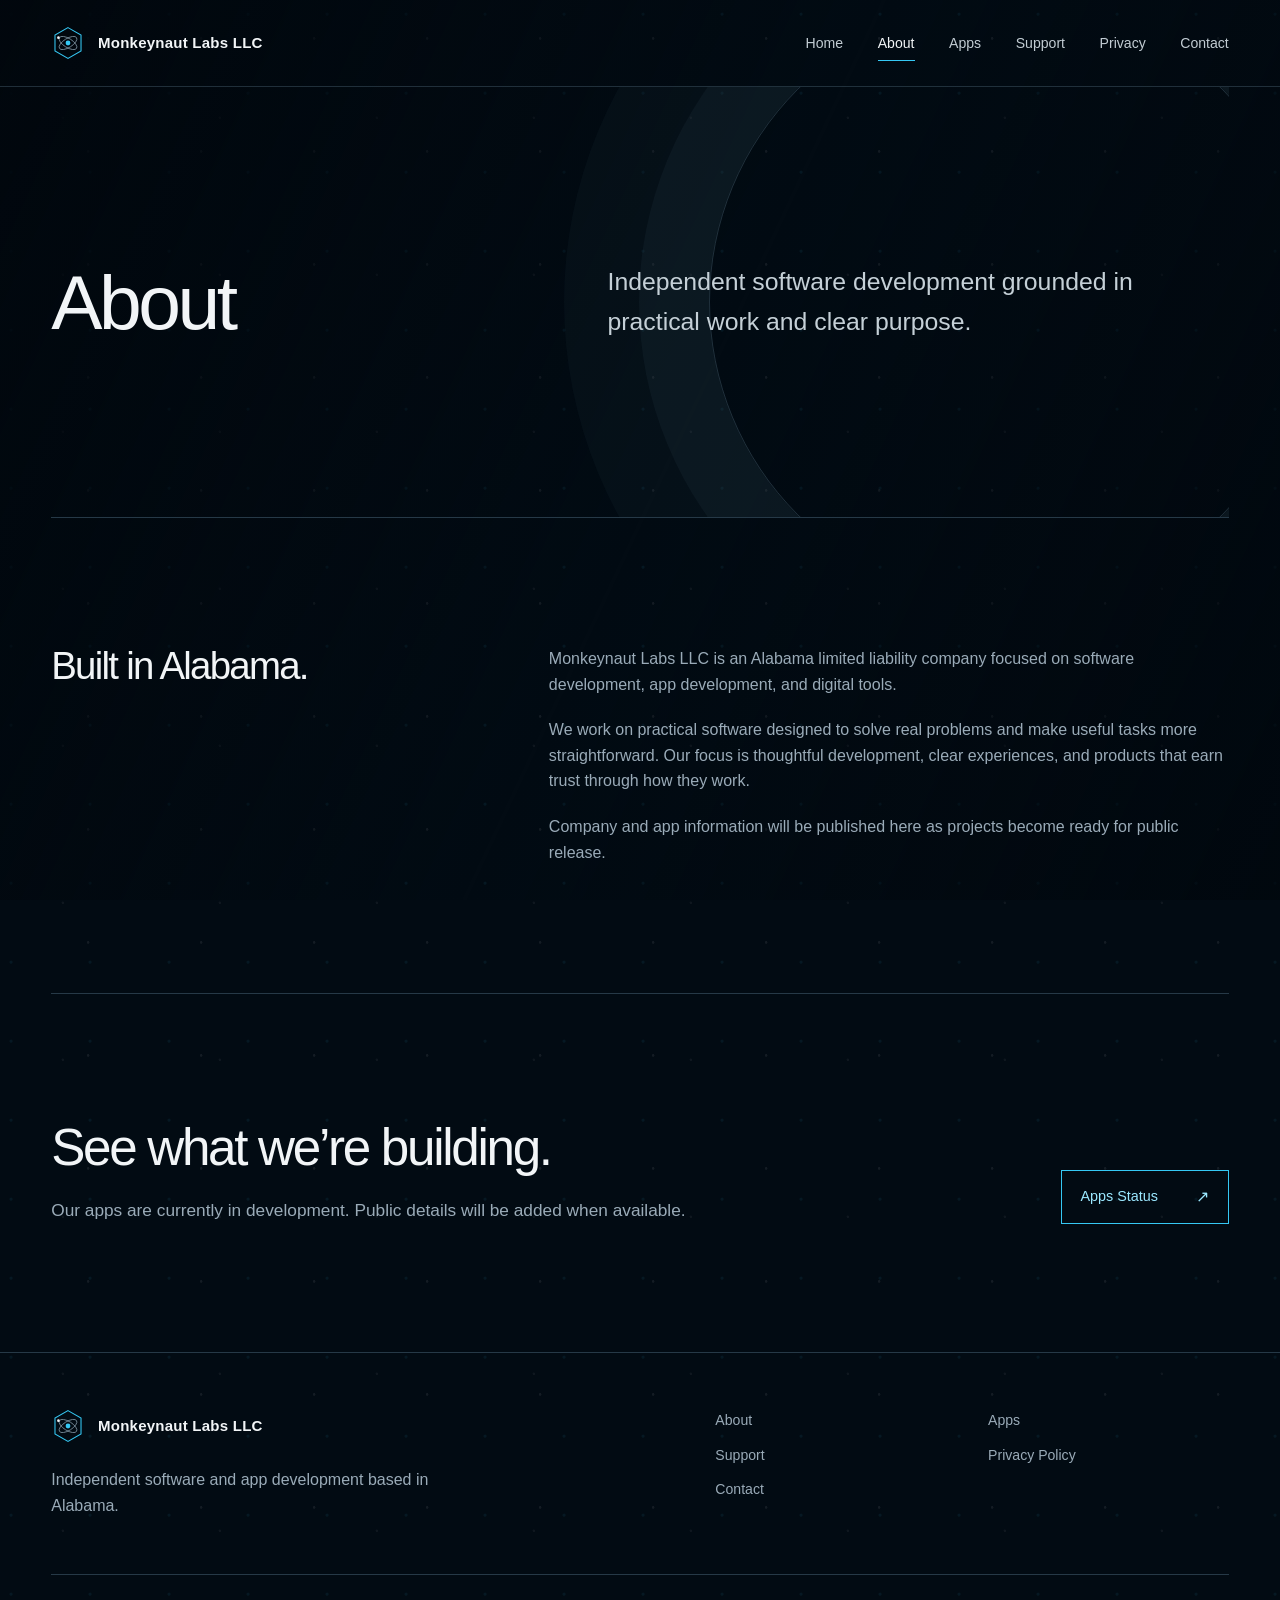
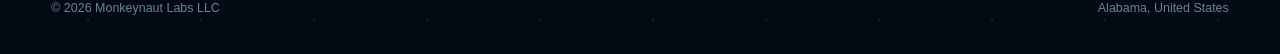
==== about/index.html @ fd62bb4d "Publish Monkeynaut Labs public website" ====
<!doctype html>
<html lang="en">
<head>
  <meta charset="utf-8"><meta name="viewport" content="width=device-width, initial-scale=1">
  <meta name="description" content="About Monkeynaut Labs LLC, an Alabama software and app development company.">
  <title>About — Monkeynaut Labs LLC</title>
  <link rel="canonical" href="https://monkeynautlabs.com/about/"><link rel="icon" href="../assets/brand-mark.svg" type="image/svg+xml"><link rel="stylesheet" href="../assets/styles.css?v=20260628-2">
</head>
<body>
  <header class="site-header"><div class="shell header-inner"><a class="brand" href="../" aria-label="Monkeynaut Labs LLC home"><img src="../assets/brand-mark.svg" alt="">Monkeynaut Labs LLC</a><nav class="nav" aria-label="Primary navigation"><a href="../">Home</a><a href="./" aria-current="page">About</a><a href="../apps/">Apps</a><a href="../support/">Support</a><a href="../privacy/">Privacy</a><a href="../contact/">Contact</a></nav></div></header>
  <main>
    <section class="shell page-hero"><h1>About</h1><p>Independent software development grounded in practical work and clear purpose.</p></section>
    <section class="shell section content-grid">
      <h2>Built in Alabama.</h2>
      <div class="prose">
        <p>Monkeynaut Labs LLC is an Alabama limited liability company focused on software development, app development, and digital tools.</p>
        <p>We work on practical software designed to solve real problems and make useful tasks more straightforward. Our focus is thoughtful development, clear experiences, and products that earn trust through how they work.</p>
        <p>Company and app information will be published here as projects become ready for public release.</p>
      </div>
    </section>
    <section class="shell section status-band"><div><h2>See what we’re building.</h2><p>Our apps are currently in development. Public details will be added when available.</p></div><a class="button primary status-link" href="../apps/">Apps Status</a></section>
  </main>
  <footer class="site-footer"><div class="shell"><div class="footer-main"><div class="footer-brand"><a class="brand" href="../"><img src="../assets/brand-mark.svg" alt="">Monkeynaut Labs LLC</a><p>Independent software and app development based in Alabama.</p></div><nav class="footer-nav" aria-label="Footer navigation"><a href="./">About</a><a href="../apps/">Apps</a><a href="../support/">Support</a><a href="../privacy/">Privacy Policy</a><a href="../contact/">Contact</a></nav></div><div class="footer-bottom"><span>© 2026 Monkeynaut Labs LLC</span><span>Alabama, United States</span></div></div></footer>
</body>
</html>
---- assets/styles.css ----
:root {
  color-scheme: dark;
  --bg: #020b13;
  --bg-deep: #01070d;
  --surface: #07131d;
  --text: #f2f5f7;
  --muted: #9aabb8;
  --quiet: #6e8291;
  --line: #263947;
  --line-bright: #47606f;
  --accent: #35c8f4;
  --accent-soft: #9be8ff;
  --max: 1180px;
  --gutter: clamp(1.25rem, 4vw, 3.5rem);
  --section: clamp(5.5rem, 10vw, 9rem);
  --display: clamp(3.6rem, 8vw, 7.6rem);
  --h1: clamp(3.2rem, 6vw, 6rem);
  --h2: clamp(2.25rem, 4vw, 4rem);
  --h3: clamp(1.25rem, 2vw, 1.6rem);
  font-family: Inter, ui-sans-serif, -apple-system, BlinkMacSystemFont, "Segoe UI", sans-serif;
  font-synthesis: none;
}

* {
  box-sizing: border-box;
}

html {
  scroll-behavior: smooth;
}

body {
  margin: 0;
  min-width: 320px;
  background:
    radial-gradient(circle at 14% 18%, rgb(53 200 244 / 7%) 0 1px, transparent 2px),
    radial-gradient(circle at 78% 34%, rgb(255 255 255 / 7%) 0 1px, transparent 1.6px),
    radial-gradient(circle at 40% 75%, rgb(255 255 255 / 5%) 0 1px, transparent 1.5px),
    var(--bg);
  background-size: 79px 79px, 113px 113px, 157px 157px, auto;
  color: var(--text);
  line-height: 1.6;
  -webkit-font-smoothing: antialiased;
}

body::before {
  position: fixed;
  inset: 0;
  z-index: -1;
  background: linear-gradient(115deg, rgb(1 7 13 / 95%), transparent 52%, rgb(1 7 13 / 72%));
  content: "";
  pointer-events: none;
}

a {
  color: inherit;
  text-decoration: none;
}

a:focus-visible {
  outline: 2px solid var(--accent);
  outline-offset: 5px;
}

p {
  margin: 0;
  color: var(--muted);
}

h1,
h2,
h3 {
  margin: 0;
  font-weight: 520;
  letter-spacing: -0.045em;
  line-height: 1.02;
}

ul,
ol {
  margin: 0;
  padding: 0;
}

.shell {
  width: min(var(--max), calc(100% - (2 * var(--gutter))));
  margin-inline: auto;
}

.site-header {
  position: relative;
  z-index: 10;
  border-bottom: 1px solid rgb(71 96 111 / 45%);
}

.header-inner {
  display: flex;
  min-height: 86px;
  align-items: center;
  justify-content: space-between;
  gap: 2rem;
}

.brand {
  display: inline-flex;
  align-items: center;
  gap: 0.8rem;
  font-size: 0.94rem;
  font-weight: 650;
  letter-spacing: 0.015em;
  white-space: nowrap;
}

.brand img {
  width: 34px;
  height: 34px;
}

.nav {
  display: flex;
  align-items: center;
  gap: clamp(1.15rem, 2.7vw, 2.4rem);
  font-size: 0.88rem;
}

.nav a {
  position: relative;
  padding-block: 1rem;
  color: #c2ccd3;
}

.nav a::after {
  position: absolute;
  right: 0;
  bottom: 0.55rem;
  left: 0;
  height: 1px;
  background: var(--accent);
  content: "";
  opacity: 0;
  transform: scaleX(0);
  transition: opacity 180ms ease, transform 180ms ease;
}

.nav a:hover,
.nav a[aria-current="page"] {
  color: var(--text);
}

.nav a:hover::after,
.nav a[aria-current="page"]::after {
  opacity: 1;
  transform: scaleX(1);
}

.hero {
  display: grid;
  min-height: min(790px, calc(100vh - 86px));
  grid-template-columns: minmax(0, 1.03fr) minmax(360px, 0.97fr);
  align-items: center;
  gap: clamp(2rem, 5vw, 5rem);
  padding-block: clamp(5rem, 10vh, 8rem);
}

.hero-copy {
  position: relative;
  z-index: 2;
}

.hero h1 {
  max-width: 790px;
  font-size: var(--display);
}

.hero-lede {
  max-width: 660px;
  margin-top: 2rem;
  color: var(--text);
  font-size: clamp(1.35rem, 2.3vw, 2rem);
  line-height: 1.35;
}

.hero-support {
  max-width: 570px;
  margin-top: 1.35rem;
  font-size: clamp(1rem, 1.5vw, 1.16rem);
}

.hero-actions {
  display: flex;
  flex-wrap: wrap;
  gap: 0.9rem;
  margin-top: 2.4rem;
}

.button {
  display: inline-flex;
  min-height: 52px;
  align-items: center;
  justify-content: space-between;
  gap: 2.4rem;
  border: 1px solid var(--line-bright);
  padding: 0.85rem 1.15rem;
  color: var(--text);
  font-size: 0.9rem;
  transition: border-color 180ms ease, background 180ms ease, color 180ms ease;
}

.button::after {
  content: "↗";
  font-size: 1rem;
}

.button.primary {
  border-color: var(--accent);
  color: var(--accent-soft);
}

.button:hover {
  border-color: var(--accent);
  background: rgb(53 200 244 / 8%);
  color: var(--accent-soft);
}

.orbit-wrap {
  position: relative;
  align-self: stretch;
}

.orbit-wrap::after {
  position: absolute;
  inset: 15%;
  border-radius: 50%;
  background: rgb(53 200 244 / 10%);
  content: "";
  filter: blur(90px);
}

.orbit-wrap img {
  position: absolute;
  top: 50%;
  left: 50%;
  z-index: 1;
  width: min(730px, 52vw);
  max-width: none;
  transform: translate(-48%, -50%);
}

.section {
  padding-block: var(--section);
  border-top: 1px solid var(--line);
}

.section-heading {
  display: grid;
  grid-template-columns: 0.8fr 1.2fr;
  gap: clamp(2rem, 7vw, 7rem);
  align-items: start;
}

.section-heading h2 {
  font-size: var(--h2);
}

.section-heading p {
  max-width: 570px;
  font-size: 1.1rem;
}

.capability-list {
  display: grid;
  margin-top: clamp(3.5rem, 7vw, 6rem);
  grid-template-columns: repeat(3, 1fr);
  border-top: 1px solid var(--line);
}

.capability {
  min-height: 245px;
  padding: 2.2rem 2rem 2rem 0;
  border-bottom: 1px solid var(--line);
}

.capability + .capability {
  padding-left: 2rem;
  border-left: 1px solid var(--line);
}

.capability-index {
  color: var(--accent);
  font-family: ui-monospace, SFMono-Regular, Menlo, monospace;
  font-size: 0.75rem;
  letter-spacing: 0.12em;
}

.capability h3 {
  margin-top: 3.6rem;
  font-size: var(--h3);
  letter-spacing: -0.02em;
}

.capability p {
  margin-top: 0.8rem;
}

.status-band {
  display: grid;
  grid-template-columns: minmax(0, 1.25fr) minmax(260px, 0.75fr);
  gap: clamp(2rem, 8vw, 8rem);
  align-items: end;
}

.status-band h2 {
  max-width: 760px;
  font-size: var(--h2);
}

.status-band p {
  margin-top: 1.4rem;
  font-size: 1.08rem;
}

.status-link {
  justify-self: end;
}

.link-list {
  margin-top: 2.8rem;
  border-top: 1px solid var(--line);
  list-style: none;
}

.link-list a {
  display: grid;
  grid-template-columns: 1fr auto;
  align-items: center;
  gap: 1.5rem;
  padding-block: 1.25rem;
  border-bottom: 1px solid var(--line);
  color: var(--text);
}

.link-list a::after {
  color: var(--accent);
  content: "↗";
}

.link-list a:hover {
  color: var(--accent-soft);
}

.page-hero {
  position: relative;
  display: grid;
  min-height: 430px;
  grid-template-columns: minmax(0, 0.9fr) minmax(300px, 1.1fr);
  align-items: center;
  gap: 3rem;
  overflow: hidden;
  padding-block: clamp(5rem, 10vw, 8rem);
}

.page-hero::after {
  position: absolute;
  top: 50%;
  right: -7%;
  width: min(600px, 52vw);
  aspect-ratio: 1;
  border: 1px solid rgb(71 96 111 / 45%);
  border-radius: 50%;
  box-shadow:
    0 0 0 70px rgb(71 96 111 / 10%),
    0 0 0 145px rgb(71 96 111 / 7%);
  content: "";
  transform: translateY(-50%);
}

.page-hero h1 {
  position: relative;
  z-index: 1;
  font-size: var(--h1);
}

.page-hero p {
  position: relative;
  z-index: 1;
  max-width: 610px;
  font-size: clamp(1.15rem, 2vw, 1.55rem);
  color: #c5d0d7;
}

.content-grid {
  display: grid;
  grid-template-columns: minmax(220px, 0.72fr) minmax(0, 1.28fr);
  gap: clamp(3rem, 9vw, 9rem);
}

.content-grid h2,
.content-block h2 {
  font-size: clamp(1.65rem, 3vw, 2.5rem);
}

.content-block + .content-block {
  margin-top: 4rem;
  padding-top: 4rem;
  border-top: 1px solid var(--line);
}

.prose {
  max-width: 760px;
}

.prose p + p,
.prose ul + p,
.prose p + ul {
  margin-top: 1.25rem;
}

.prose ul {
  padding-left: 1.25rem;
  color: var(--muted);
}

.prose li + li {
  margin-top: 0.55rem;
}

.numbered-list {
  margin-top: 1.7rem;
  list-style: none;
  counter-reset: support;
}

.numbered-list li {
  display: grid;
  grid-template-columns: 3rem 1fr;
  padding-block: 1.1rem;
  border-bottom: 1px solid var(--line);
  color: var(--text);
  counter-increment: support;
}

.numbered-list li::before {
  color: var(--accent);
  content: "0" counter(support);
  font-family: ui-monospace, SFMono-Regular, Menlo, monospace;
  font-size: 0.8rem;
}

.contact-stack {
  display: grid;
  gap: 2rem;
  margin-top: 1.7rem;
}

.contact-item {
  padding-bottom: 1.6rem;
  border-bottom: 1px solid var(--line);
}

.contact-label {
  display: block;
  margin-bottom: 0.65rem;
  color: var(--quiet);
  font-size: 0.78rem;
  letter-spacing: 0.08em;
  text-transform: uppercase;
}

.email-link {
  color: var(--accent-soft);
  font-size: clamp(1rem, 2vw, 1.3rem);
  overflow-wrap: anywhere;
}

.email-link:hover {
  color: var(--accent);
}

.status-panel {
  margin-top: 2rem;
  padding: clamp(2rem, 5vw, 4rem);
  border: 1px solid var(--line-bright);
}

.status-panel h2 {
  font-size: clamp(1.7rem, 3vw, 2.5rem);
}

.status-panel p {
  max-width: 720px;
  margin-top: 1.2rem;
  font-size: 1.08rem;
}

.policy-meta {
  margin-top: 1.2rem;
  color: var(--accent-soft);
  font-family: ui-monospace, SFMono-Regular, Menlo, monospace;
  font-size: 0.82rem;
}

.policy-layout {
  display: grid;
  grid-template-columns: 240px minmax(0, 1fr);
  gap: clamp(3rem, 8vw, 8rem);
}

.policy-nav {
  position: sticky;
  top: 2rem;
  align-self: start;
  list-style: none;
}

.policy-nav a {
  display: block;
  padding-block: 0.65rem;
  color: var(--quiet);
  font-size: 0.88rem;
}

.policy-nav a:hover {
  color: var(--accent-soft);
}

.policy-sections section + section {
  margin-top: 4rem;
  padding-top: 4rem;
  border-top: 1px solid var(--line);
}

.policy-sections h2 {
  margin-bottom: 1.3rem;
  font-size: clamp(1.5rem, 2.5vw, 2.15rem);
  letter-spacing: -0.025em;
}

.policy-sections p + p,
.policy-sections ul + p,
.policy-sections p + ul {
  margin-top: 1rem;
}

.policy-sections ul {
  padding-left: 1.3rem;
  color: var(--muted);
}

.site-footer {
  padding-block: 3.5rem 2.2rem;
  border-top: 1px solid var(--line);
}

.footer-main {
  display: grid;
  grid-template-columns: 1.2fr 1fr;
  gap: 3rem;
}

.footer-brand p {
  max-width: 380px;
  margin-top: 1rem;
}

.footer-nav {
  display: grid;
  grid-template-columns: repeat(2, 1fr);
  gap: 0.75rem 2rem;
  align-content: start;
  font-size: 0.88rem;
}

.footer-nav a {
  color: var(--muted);
}

.footer-nav a:hover {
  color: var(--accent-soft);
}

.footer-bottom {
  display: flex;
  justify-content: space-between;
  gap: 2rem;
  margin-top: 3.5rem;
  padding-top: 1.5rem;
  border-top: 1px solid var(--line);
  color: var(--quiet);
  font-size: 0.78rem;
}

@media (max-width: 860px) {
  .header-inner {
    min-height: auto;
    align-items: flex-start;
    flex-direction: column;
    gap: 0.5rem;
    padding-block: 1rem;
  }

  .nav {
    width: 100%;
    gap: 1.4rem;
    overflow-x: auto;
    scrollbar-width: none;
  }

  .nav::-webkit-scrollbar {
    display: none;
  }

  .nav a {
    flex: 0 0 auto;
  }

  .hero {
    min-height: auto;
    grid-template-columns: 1fr;
  }

  .orbit-wrap {
    min-height: 370px;
    grid-row: 2;
    overflow: hidden;
  }

  .orbit-wrap img {
    width: min(700px, 105vw);
    opacity: 0.8;
  }

  .hero-copy {
    grid-row: 1;
  }

  .section-heading,
  .status-band,
  .page-hero,
  .content-grid,
  .policy-layout,
  .footer-main {
    grid-template-columns: 1fr;
  }

  .page-hero {
    min-height: 430px;
  }

  .page-hero::after {
    right: -30%;
    opacity: 0.65;
  }

  .status-link {
    justify-self: start;
  }

  .policy-nav {
    position: static;
    columns: 2;
  }
}

@media (max-width: 640px) {
  .nav {
    display: grid;
    grid-template-columns: repeat(3, minmax(0, 1fr));
    gap: 0.25rem 1rem;
    overflow: visible;
  }

  .nav a {
    padding-block: 0.55rem;
  }

  .nav a::after {
    bottom: 0.15rem;
  }

  .hero {
    padding-block: 2rem 5rem;
  }

  .orbit-wrap {
    min-height: 300px;
  }

  .hero-actions,
  .button {
    width: 100%;
  }

  .capability-list {
    grid-template-columns: 1fr;
  }

  .capability,
  .capability + .capability {
    min-height: auto;
    padding: 1.8rem 0;
    border-left: 0;
  }

  .capability h3 {
    margin-top: 2rem;
  }

  .page-hero {
    min-height: 360px;
    padding-block: 4.5rem;
  }

  .page-hero p {
    font-size: 1.08rem;
  }

  .policy-nav {
    columns: 1;
  }

  .footer-bottom {
    flex-direction: column;
    gap: 0.5rem;
  }
}

@media (prefers-reduced-motion: reduce) {
  html {
    scroll-behavior: auto;
  }

  *,
  *::before,
  *::after {
    scroll-behavior: auto !important;
    transition-duration: 0.01ms !important;
  }
}
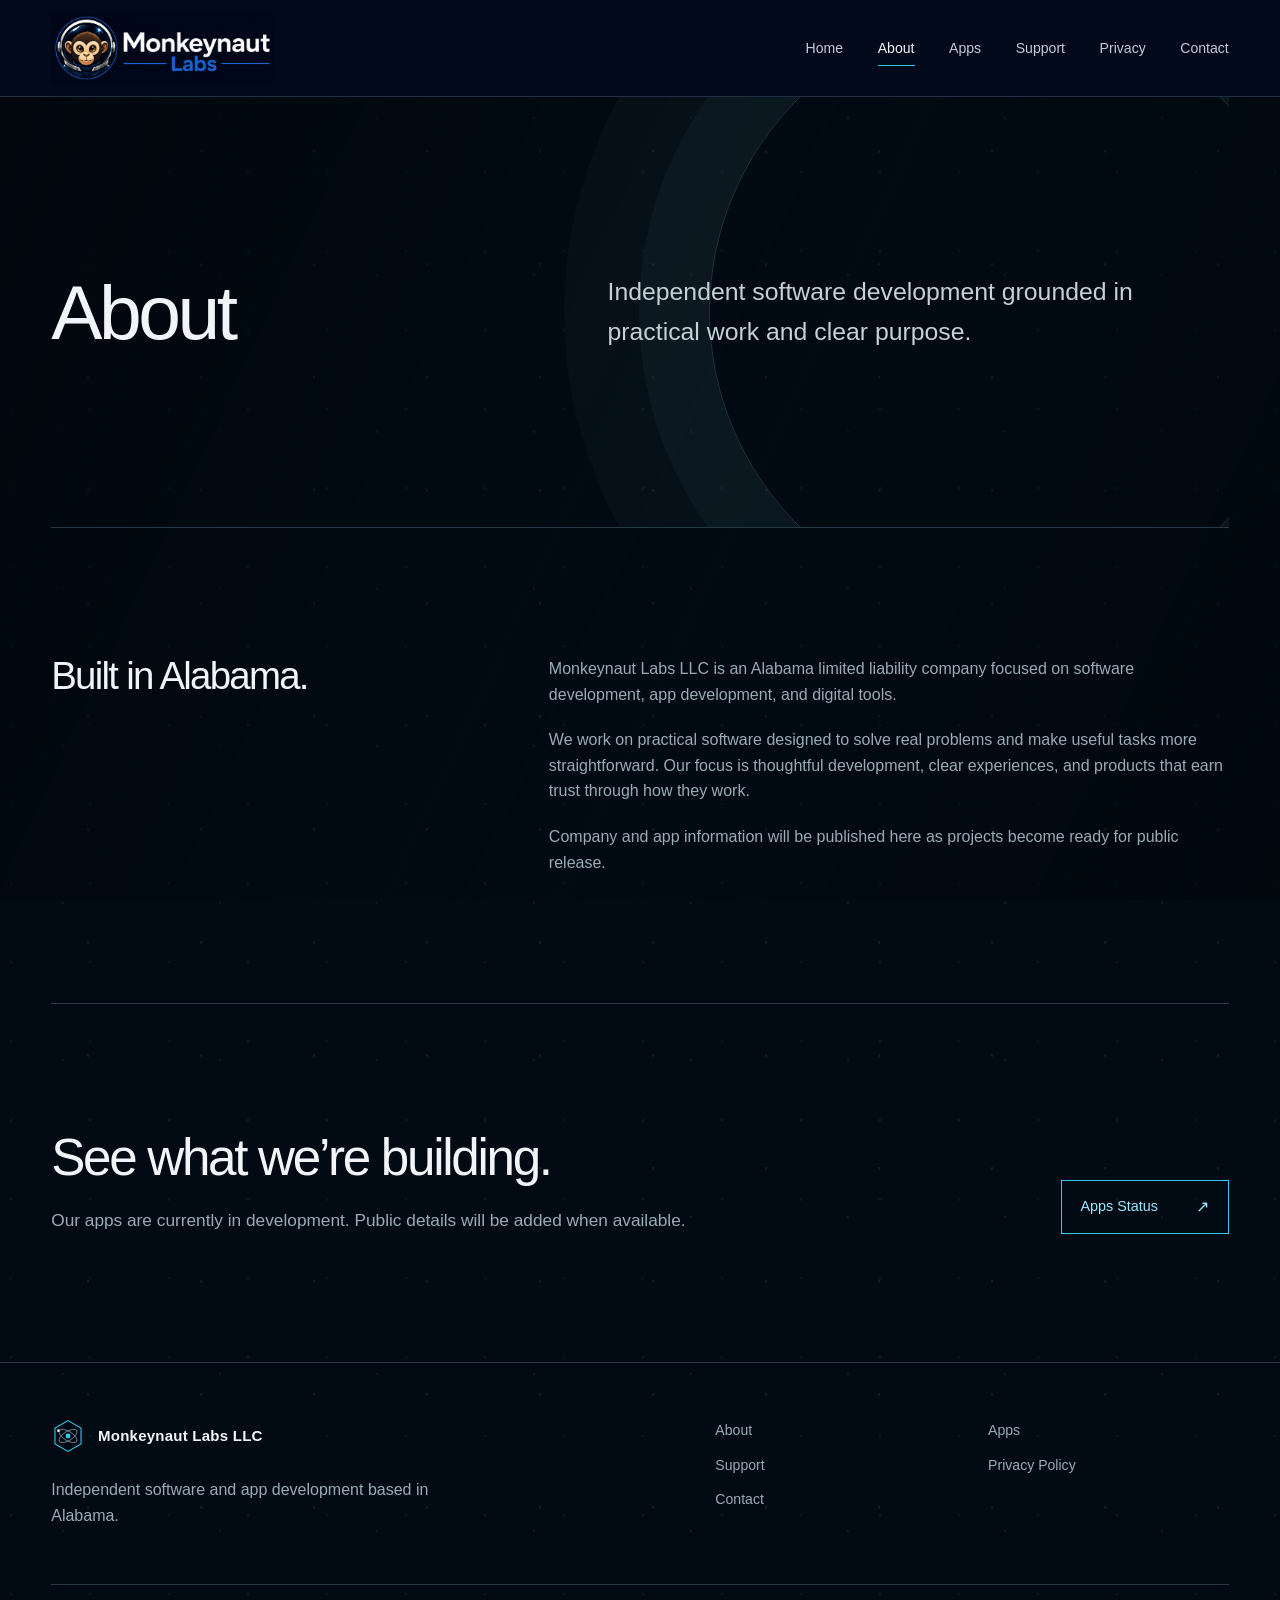
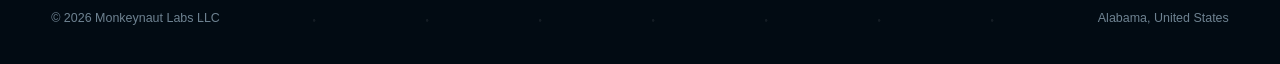
==== commit 50d55c5d: "Approve header logo for current website use" ====
--- a/about/index.html
+++ b/about/index.html
@@ -4,10 +4,21 @@
   <meta charset="utf-8"><meta name="viewport" content="width=device-width, initial-scale=1">
   <meta name="description" content="About Monkeynaut Labs LLC, an Alabama software and app development company.">
   <title>About — Monkeynaut Labs LLC</title>
-  <link rel="canonical" href="https://monkeynautlabs.com/about/"><link rel="icon" href="../assets/brand-mark.svg" type="image/svg+xml"><link rel="stylesheet" href="../assets/styles.css?v=20260628-2">
+  <meta property="og:type" content="website">
+  <meta property="og:site_name" content="Monkeynaut Labs LLC">
+  <meta property="og:title" content="About — Monkeynaut Labs LLC">
+  <meta property="og:description" content="About Monkeynaut Labs LLC, an Alabama software and app development company.">
+  <meta property="og:url" content="https://monkeynautlabs.com/about/">
+  <meta property="og:image" content="/assets/og/monkeynaut-labs-og-preview.png">
+  <meta property="og:image:alt" content="Monkeynaut Labs logo and Swift code on a midnight space background.">
+  <meta name="twitter:card" content="summary_large_image">
+  <meta name="twitter:title" content="About — Monkeynaut Labs LLC">
+  <meta name="twitter:description" content="About Monkeynaut Labs LLC, an Alabama software and app development company.">
+  <meta name="twitter:image" content="/assets/og/monkeynaut-labs-og-preview.png">
+  <link rel="canonical" href="https://monkeynautlabs.com/about/"><link rel="icon" href="../assets/brand-mark.svg" type="image/svg+xml"><link rel="stylesheet" href="../assets/styles.css?v=20260629-1">
 </head>
 <body>
-  <header class="site-header"><div class="shell header-inner"><a class="brand" href="../" aria-label="Monkeynaut Labs LLC home"><img src="../assets/brand-mark.svg" alt="">Monkeynaut Labs LLC</a><nav class="nav" aria-label="Primary navigation"><a href="../">Home</a><a href="./" aria-current="page">About</a><a href="../apps/">Apps</a><a href="../support/">Support</a><a href="../privacy/">Privacy</a><a href="../contact/">Contact</a></nav></div></header>
+  <header class="site-header"><div class="shell header-inner"><a class="header-brand" href="../" aria-label="Monkeynaut Labs home"><img class="header-logo" src="../assets/brand/monkeynaut-labs-header-logo.png" alt="Monkeynaut Labs"></a><nav class="nav" aria-label="Primary navigation"><a href="../">Home</a><a href="./" aria-current="page">About</a><a href="../apps/">Apps</a><a href="../support/">Support</a><a href="../privacy/">Privacy</a><a href="../contact/">Contact</a></nav></div></header>
   <main>
     <section class="shell page-hero"><h1>About</h1><p>Independent software development grounded in practical work and clear purpose.</p></section>
     <section class="shell section content-grid">
--- a/assets/styles.css
+++ b/assets/styles.css
@@ -91,14 +91,27 @@
   position: relative;
   z-index: 10;
   border-bottom: 1px solid rgb(71 96 111 / 45%);
+  background: #01091b;
 }
 
 .header-inner {
   display: flex;
-  min-height: 86px;
+  min-height: 96px;
   align-items: center;
   justify-content: space-between;
   gap: 2rem;
+}
+
+.header-brand {
+  display: inline-flex;
+  flex: 0 0 auto;
+  align-items: center;
+}
+
+.header-logo {
+  display: block;
+  width: auto;
+  height: 70px;
 }
 
 .brand {
@@ -613,6 +626,10 @@
     flex: 0 0 auto;
   }
 
+  .header-logo {
+    height: 62px;
+  }
+
   .hero {
     min-height: auto;
     grid-template-columns: 1fr;
@@ -662,6 +679,10 @@
 }
 
 @media (max-width: 640px) {
+  .header-logo {
+    height: 54px;
+  }
+
   .nav {
     display: grid;
     grid-template-columns: repeat(3, minmax(0, 1fr));
